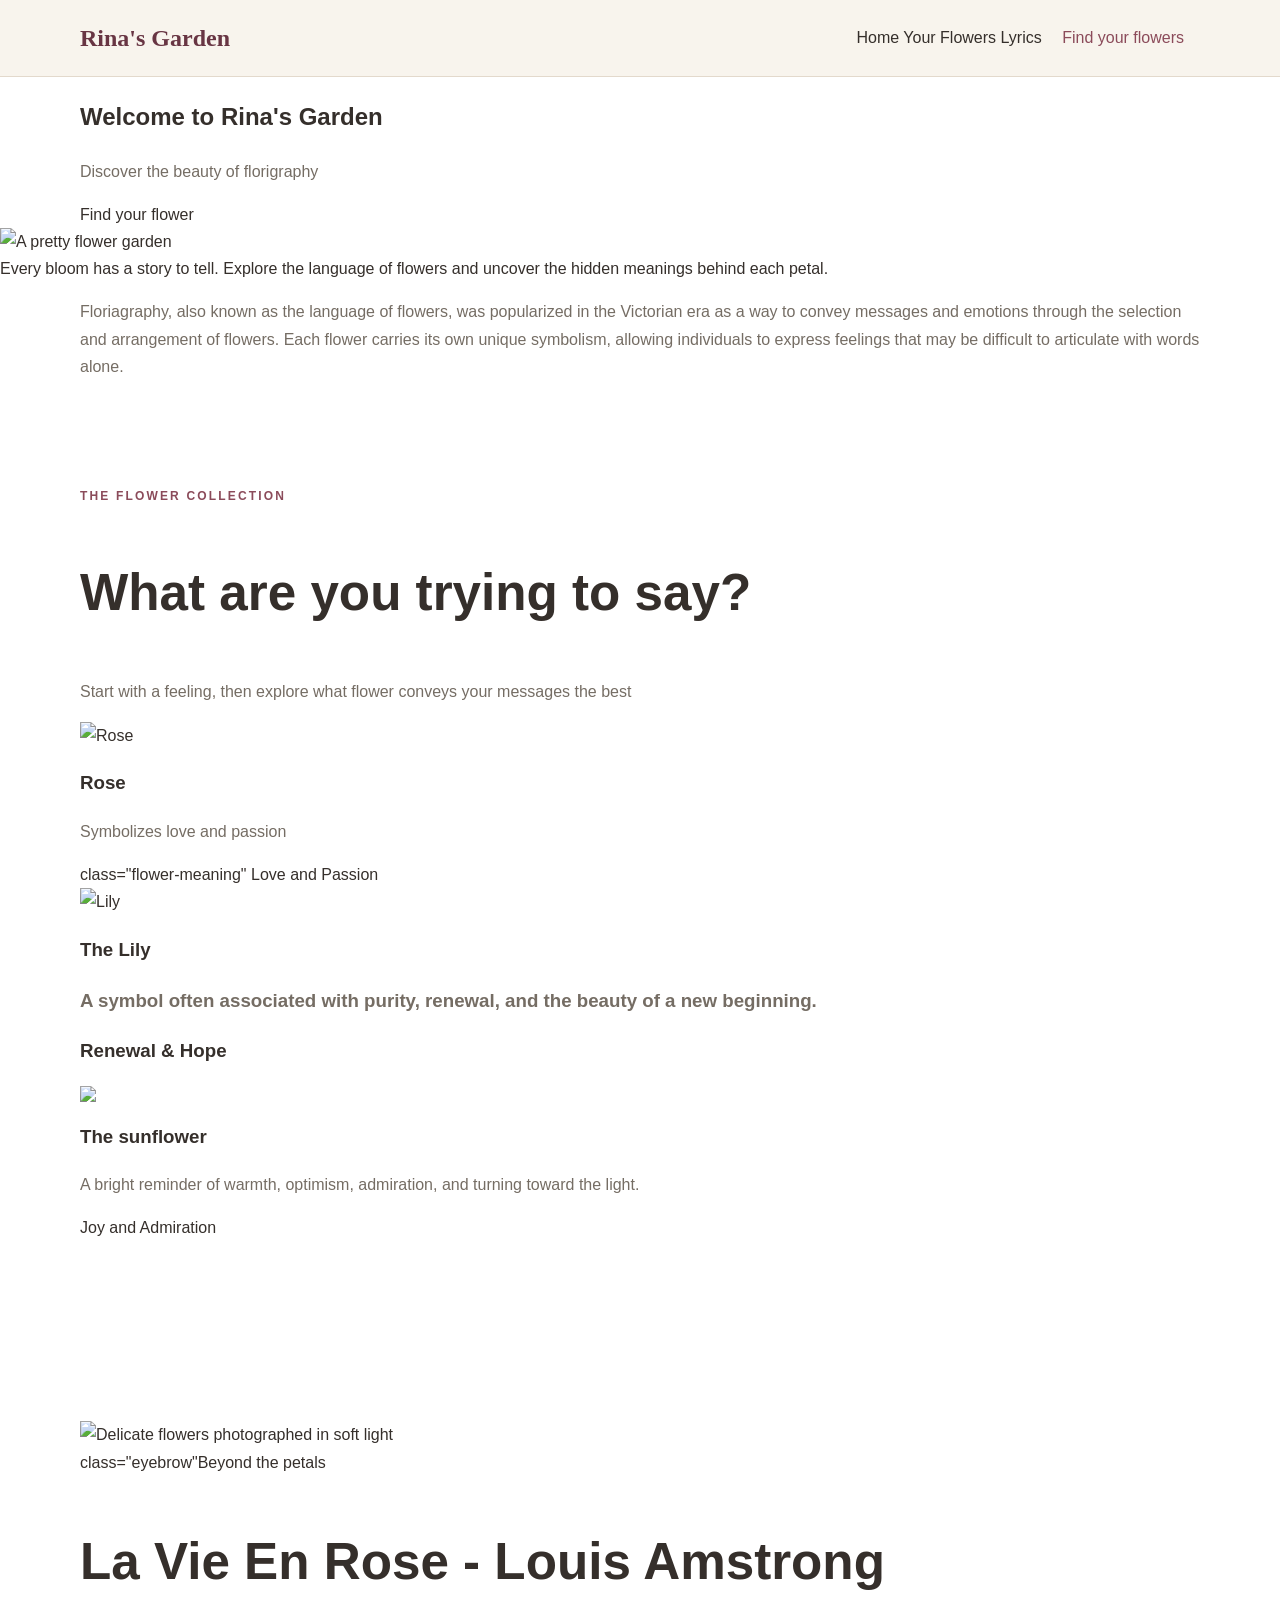
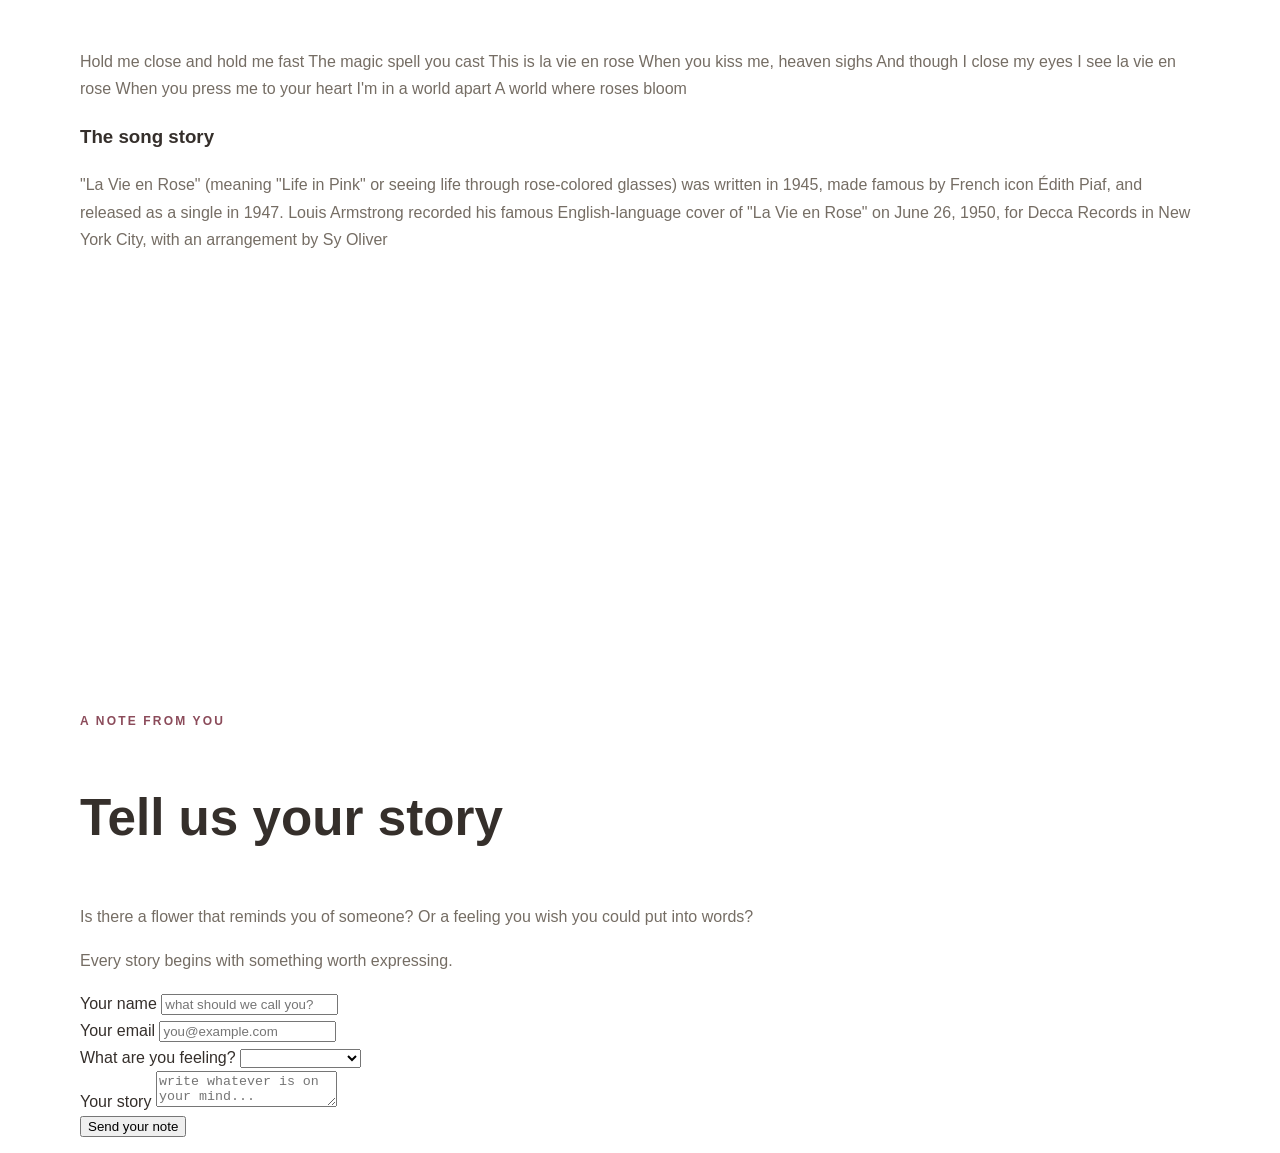
==== Midterm/index.html @ 2f349005 "add" ====
<!-- connect css file-->
 <link rel="stylesheet" href="style.css">

 <!DOCTYPE html>
 <html lang="en">

 </html>
 <meta charset="UTF-8">
 <meta name="viewport" content="width=device-width, initial-scale=1.0">

 <!-- this is the text shown on the browser tab. -->
  <title> Rina's Garden - A Floriography Book</title>
  <link rel="preconnect" href="https://fonts.googleapis.com">
  <link rel=""preconnect" href="https://fonts.gstatic.com" crossorigin>
  <link href="https://fonts.googleapis.com/css2?family=DM+Sans:wght@400;500;600;700&family=Playfair+Display:ital,wght@0,400;0,500;0,600;1,400;1,500&display=swap" rel=""stylesheet">
</head>

<body>
    <header class="navbar">
        <div class="container nav-inner">
            <a class="logo" href="#home">Rina's Garden</a>
            <nav class="nav-links" aria-label="main navigation">
                <a href="home">Home</a>
                <a href="flowers">Your Flowers</a>
                <a href="lyrics">Lyrics</a>
                <a href="contact" class="nav-contact">Find your flowers</a>
            </nav>
        </div>
    </header>

<main>

    <section class="hero" id="home">
        <div class="container">
            <h1>Welcome to Rina's Garden</h1>
            <p>Discover the beauty of florigraphy</p>

            <a href="flowers" class="button">
                Find your flower
            </a>
        </div>

        <div class="hero-image">
            <img
            class="hero-image" src="https://images.unsplash.com/photo-1490750967868-88aa4486c946?auto=format&fit=crop&w=1000&q=85"
            alt="A pretty flower garden"
            >

            <div class="image-note">
                Every bloom has a story to tell. Explore the language of flowers and uncover the hidden meanings behind each petal.
            </div>
        </div>
    </section>

    <section class="intro-strip">
        <div class="container">

            <p>
                Floriagraphy, also known as the language of flowers, was popularized in the Victorian era as a way to convey messages and emotions through the selection and arrangement of flowers.
                Each flower carries its own unique symbolism, allowing individuals to express feelings that may be difficult to articulate with words alone.
            </p>
        </div>
    </section>

    <section class="section" id="flowers">
        <div class="container">
            <div class=""section-header">
            <span class="eyebrow">The flower collection</span>
            <h2> What are you trying to say?</h2>
            <p> Start with a feeling, then explore what flower conveys your messages the best</p>
        </div>

        <div class="flower-grid">
            <!-- Rose card-->
             <article class="flower-card">

                <img
                src="https://images.unsplash.com/photo-1518895949257-7621c3c786d7?auto=format&fit=crop&w=800&q=85"
                alt="Rose"
                >
                <div class="flower-card-content">
                    <h3>Rose</h3>
                    <p>Symbolizes love and passion</p>
                    <span> class="flower-meaning"
                    Love and Passion
                </span>
                </div>
             </article>

             <article class="flower-card">
                <img
                scr="https://images.unsplash.com/photo-1494972308805-463bc619d34e?auto=format&fit=crop&w=800&q=85"
                alt="Lily">

                <div class="flower-card-content">
                    <h3> The Lily
                        <p>
                            A symbol often associated with purity, renewal, and the beauty of a new beginning.
                        </p>

                        <span class="flower-meaning">
                        Renewal & Hope
                    </span>
                </div>

                <article class ="flower-card">
                    <img 
                    src="https://images.unsplash.com/photo-1470509037663-253afd7f0f51?auto=format&fit=crop&w=800&q=85"
                    atl="Sunflower in a field">

                    <div class ="flower-card-content">
    
                    <h3> The sunflower</h3>
                    <p>
                       A bright reminder of warmth, optimism, admiration, and turning toward the light.

                    </p>
                    <span class="flower-meaning">
                        Joy and Admiration
                    </span>
            
                </article>

                </div>
            </div>
             </article>
        </div>
    </section>

    <!-- Lyrics part of the website-->
     <section class="section story-section" id="stories">
        <div class ="container story-grid">
        <img
        class = "story-image"
        src="https://i.scdn.co/image/ab67616d0000b273d640e2c6a445f97a53fdd097"
        alt="Delicate flowers photographed in soft light"
            </div>

            <div class="lyrics-content"
            <span>class="eyebrow"Beyond the petals</span>
            <h2> La Vie En Rose - Louis Amstrong </h2>
            <p>
            Hold me close and hold me fast
            The magic spell you cast
            This is la vie en rose
            When you kiss me, heaven sighs
            And though I close my eyes
            I see la vie en rose
            When you press me to your heart
            I'm in a world apart
            A world where roses bloom
            </p>

            <div class="lyrics-detail">
                <h3> The song story </h3>
                    <p>
                        "La Vie en Rose" (meaning "Life in Pink" or seeing life through rose-colored glasses) was written in 1945, made famous by French icon Édith Piaf, and released as a single in 1947. 
                        Louis Armstrong recorded his famous English-language cover of "La Vie en Rose" on June 26, 1950, for Decca Records in New York City, with an arrangement by Sy Oliver
                    </p>
            </div>

            <iframe
   src="https://open.spotify.com/embed/track/0Yj7WP1MbAqQVQA5Na4I7E?utm_source=generator&si=d59ab7c594994a1d" width="100%" height="352" frameBorder="0" allowfullscreen="" allow="autoplay; clipboard-write; encrypted-media; fullscreen; picture-in-picture" loading="lazy"></iframe>
     </section>

     <!-- Contact form -->
      <section class="contact-section" id="contact">
        <div class="container contact-grid">
            <div class="contact-copy">
                <span class="eyebrow">A note from you</span>
                <h2> Tell us your story </h2>
                <p>
                    Is there a flower that reminds you of someone?
                    Or a feeling you wish you could put into words?
                </p>

                <p>
                    Every story begins with something worth expressing.
                </p>
            </div>
            
            <form class="contact-form" action="#" method="post">

                <div class="form-group">
                    <label for="visitor-name">Your name</label>
                    <input
                    type="text"
                    id="visitor-name"
                    name="name"
                    placeholder="what should we call you?"
                    required>
                </div>

                <div class="form-group">
                    <label for="visitor-email">Your email</label>
                    <input
                    type="email"
                    id="visitor-email"
                    name="email"
                    placeholder="you@example.com"
                    required>
                </div>

                <div class="form-group">
                    <label for="visitor-mood">What are you feeling?</label>
                    <select id="visitor-mood" name="mood" required>
                        <option value="Choose a feeling"</option>
                        <option value="love">Love</option>
                        <option value="gratitude">Gratitude</option>
                        <option value="hope">Hope</option>
                        <option value="sadness">Sadness</option>
                        <option value="new-beginning">A new beginning</option>
                        <option value="other">Something else</option>
                    </select>
                </div>

                <div class="form-group">
                    <label for="visitor-message">Your story</label>
                    <textarea
                    id="visitor-message"
                    name="message"
                    placeholder="write whatever is on your mind..."
                    required
                    ></textarea>
                </div>

                <button type="submit" class="button">
                    Send your note
                </button> 
        </div>
      </section>
</main>
</body>
---- Midterm/style.css ----
/* color variable */
:root {
        --color-background: #F8F4ED;
        --color-paper: #FFFCF7;
        --color-text: #352F2B;
        --color-muted: #756D64;
        --color-accent: #8B4B5A;
        --color-accent-dark: #683543;
        --color-border: #E3D9CC;
        --color-green: #64745B,
}

/* basic page styling */
* {
        box-sizing: border-box;
}

html {
        scroll-behavior: smooth;
}

body {
        margin: 0
        background-color: var(--color_background);
        color: var(--color-text);
        font-family: 'Helvetica Neue', sans-serif;
        line-height: 1.7;
}

img {
        display: block;
        max-width: 100%;
}

a {
        color: inherit;
        text-decoration: none;
}

h1, h2, h3 {
        font-family:'Times New Roman', Times, serif
        font-weight: 400;
        line-weight: 1.2,
}

h2 {
        font-size: clamp(2rem, 4vw, 3.2rem);
}

p {
        color: var(--color-muted);
}

.container {
        width: min(1120px, 88%);
        margin: 0 auto;
}

.section {
        padding: 90px 0;
        scroll-margin-top: 90px;
}

.eyebrow {
        color: var(--color-accent);
        font-size: 0.75rem;
        font-weight: 700;
        letter-spacing: 0.18em;
        text-transform: uppercase;
}

.section-heading {
        max-width: 650px;
        margin-bottom: 42px;
}

.section-heading h2 {
        margin: 12 px 0;
}

.section-heading p {
        max-width: 550px;
}

/* navigation styling */

.navbar {
        position: sticky;
        top: 0;
        z-index: 10;
        background-color: var(--color-background);
        border-bottom: 1px solid var(--color-border);
}

.nav-inner {
        min-height: 76px;
        display: flex;
        justify-content: space-between;
        align-items: center;
        gap: 24px;
}

.logo {
        color: var(--color-accent-dark);
        font-family:'Times New Roman', Times, serif;
        font-size: 1.5rem;
        font-weight: 600;
}

.nav-link {
        display: flex;
        align-items: center;
        gap: 28px;
        font-size: 0.88rem;
}

.nav-links a {
        transition: color 0.2s ease;
}

.nav-links a:hover {
        color: var(--color-accent);
}

.nav-links a:hover {
        color: var (--color-accent);
}

.nav-links .nav-contact {
        padding: 9px 16px;
        border: 1px solid var (--color-accent);
        border-radius: 30px;
        color: var(--color-accent);
}

/* media queries */

       @media only screen and (max-width: 767px) {
        body {

            /* Make the navigation fit a smaller screen. */
            .nav-inner {
                flex-direction: column;
                justify-content: center;
                padding: 16px 0;
                gap: 12px;
            }

            .nav-links {
                flex-wrap: wrap;
                justify-content: center;
                gap: 12px 18px;
                font-size: 0.82rem;
            }
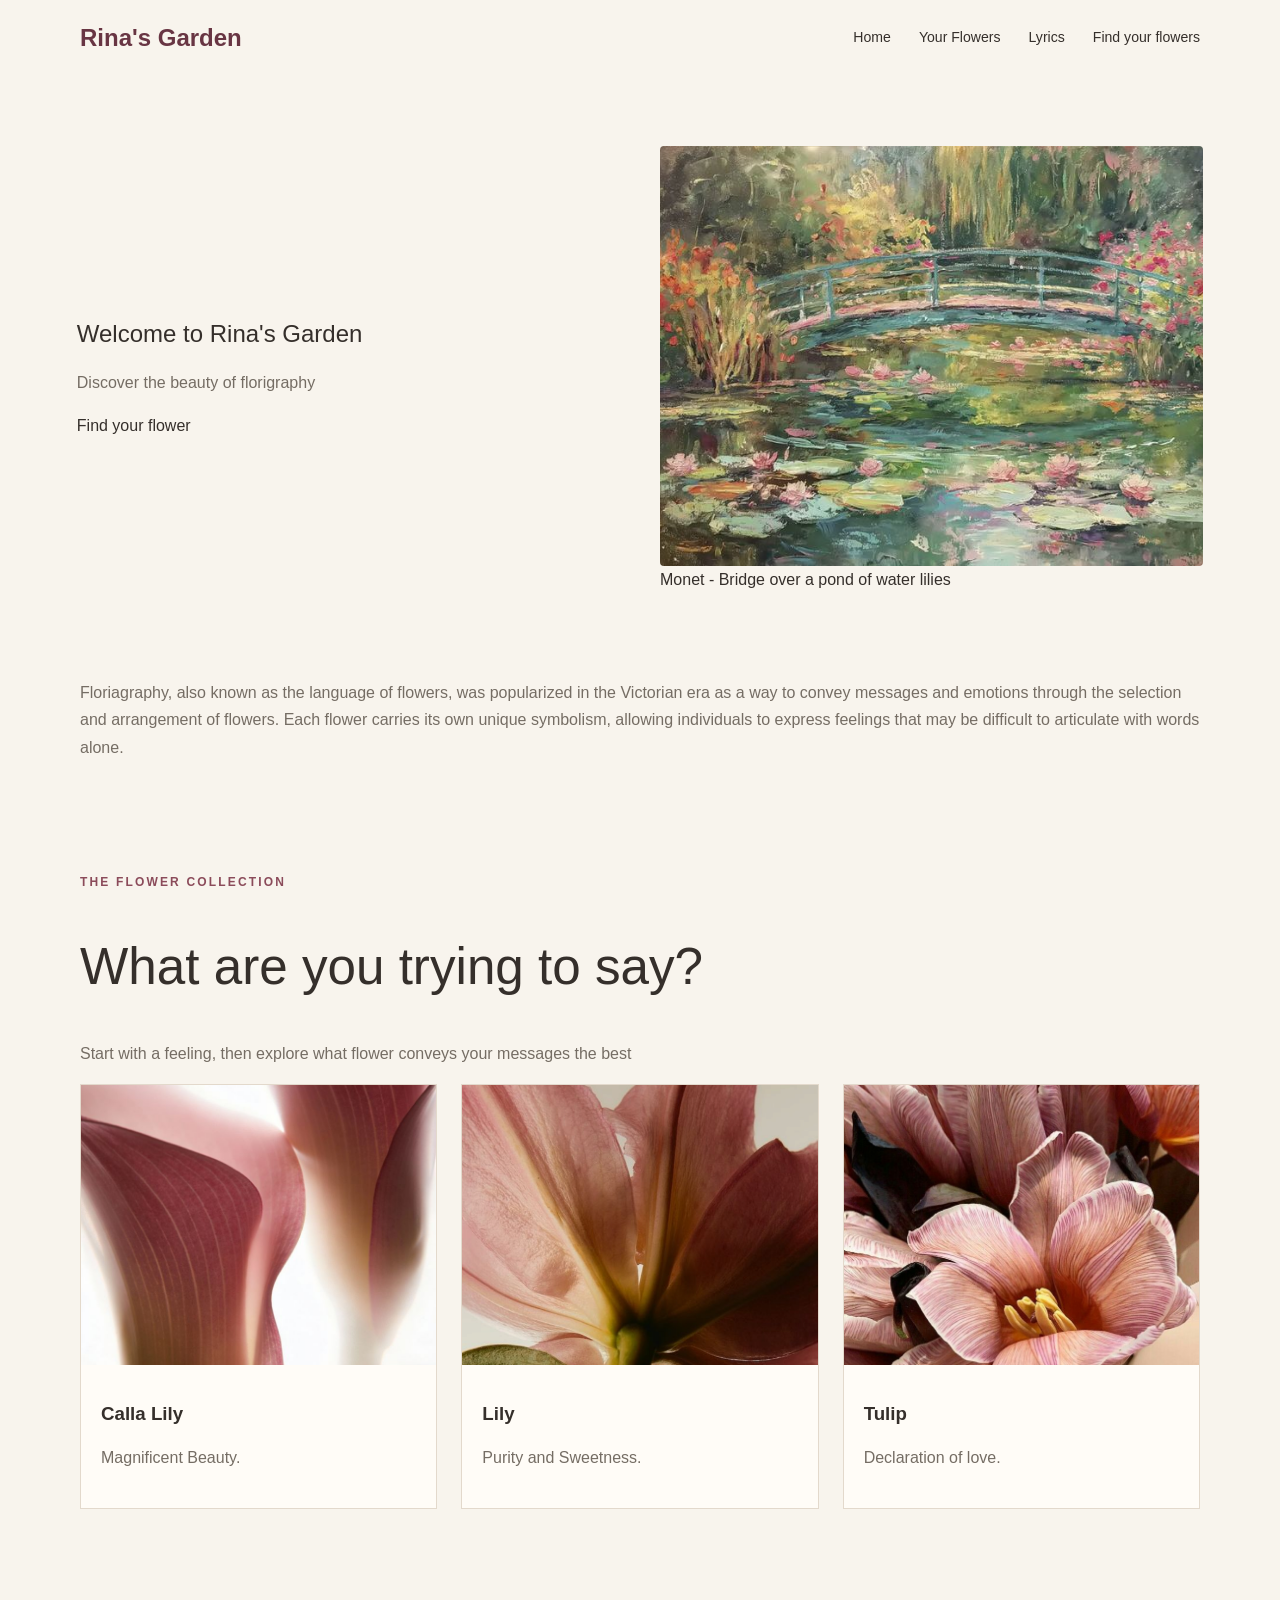
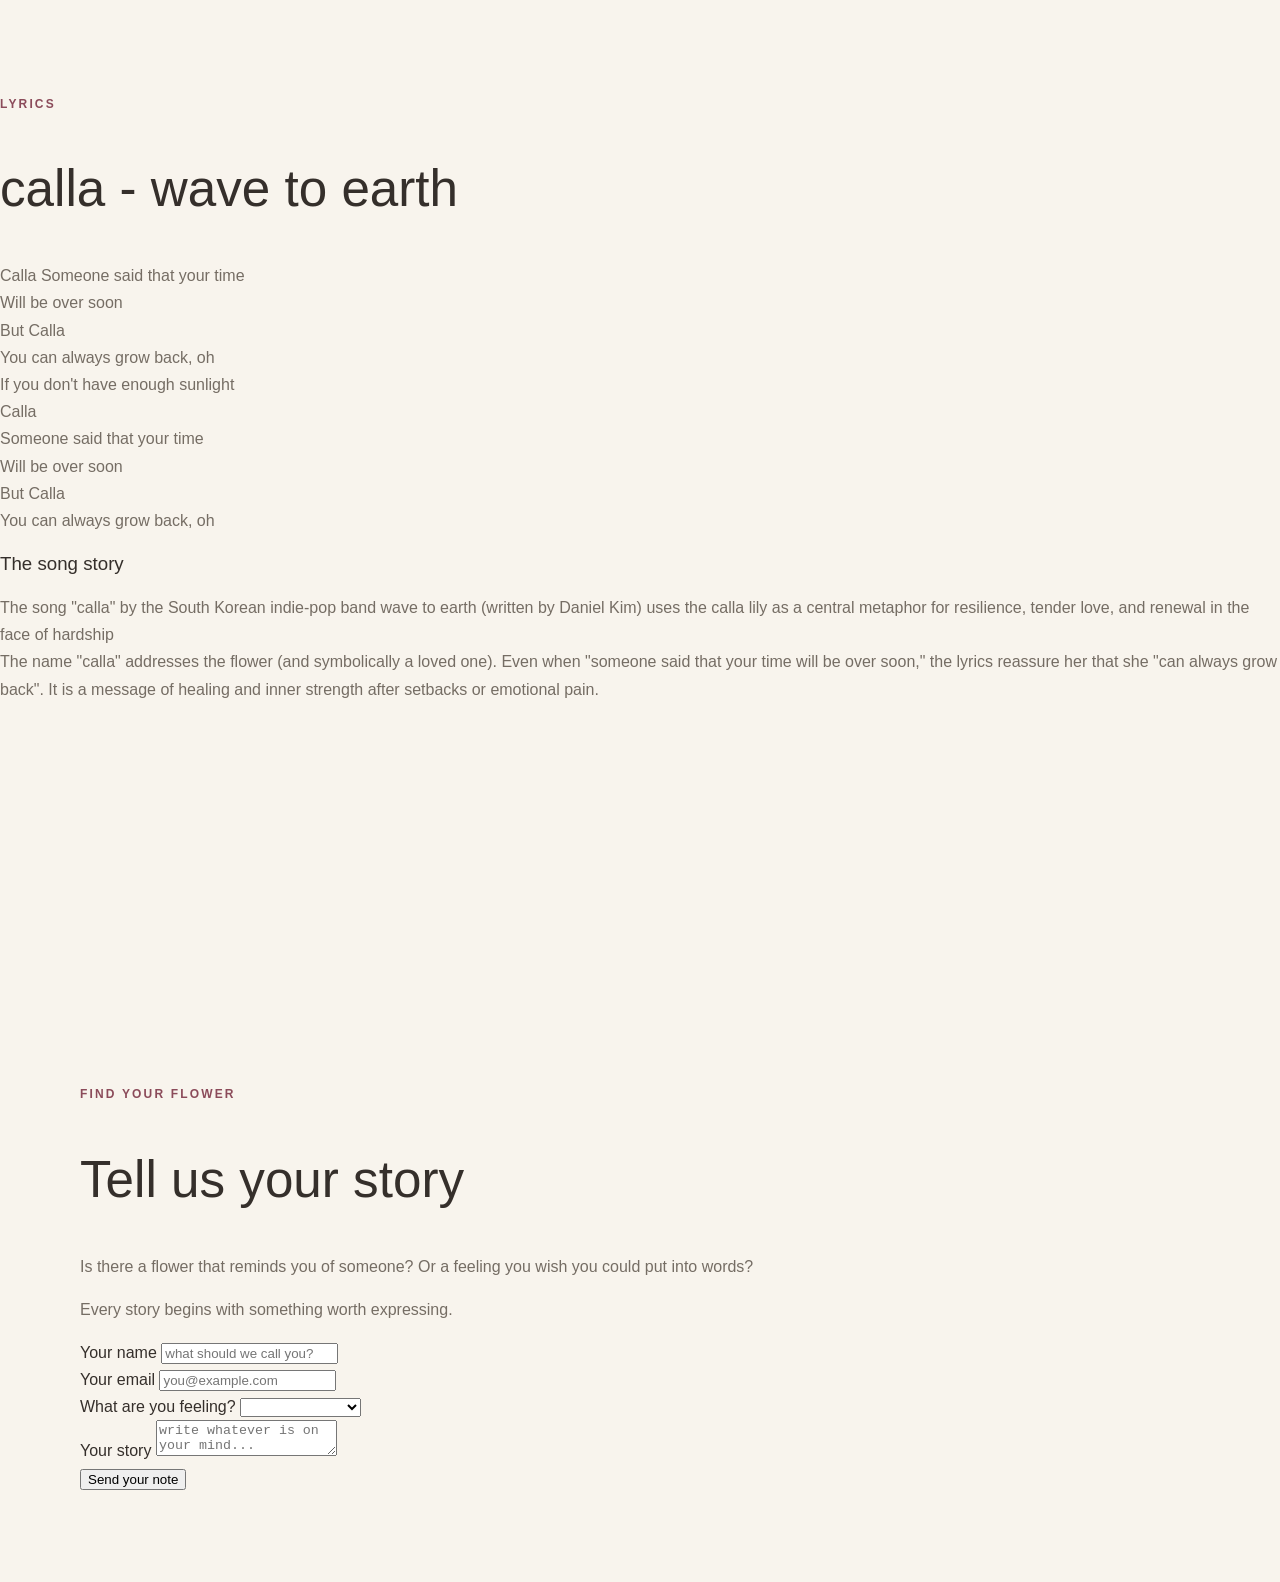
==== commit 7af116a3: "add midterm" ====
--- a/Midterm/index.html
+++ b/Midterm/index.html
@@ -1,32 +1,33 @@
 <!-- connect css file-->
- <link rel="stylesheet" href="style.css">
-
- <!DOCTYPE html>
- <html lang="en">
-
- </html>
- <meta charset="UTF-8">
- <meta name="viewport" content="width=device-width, initial-scale=1.0">
-
- <!-- this is the text shown on the browser tab. -->
-  <title> Rina's Garden - A Floriography Book</title>
-  <link rel="preconnect" href="https://fonts.googleapis.com">
-  <link rel=""preconnect" href="https://fonts.gstatic.com" crossorigin>
-  <link href="https://fonts.googleapis.com/css2?family=DM+Sans:wght@400;500;600;700&family=Playfair+Display:ital,wght@0,400;0,500;0,600;1,400;1,500&display=swap" rel=""stylesheet">
+<!DOCTYPE html>
+<html lang="en">
+<head>
+    <meta charset="UTF-8">
+    <meta name="viewport" content="width=device-width, initial-scale=1.0">
+
+    <title>Rina's Garden - A Floriography Book</title>
+
+    <link rel="stylesheet" href="style.css">
+
+    <link rel="preconnect" href="https://fonts.googleapis.com">
+    <link rel="preconnect" href="https://fonts.gstatic.com" crossorigin>
+    <link href="https://fonts.googleapis.com/css2?family=DM+Sans:wght@400;500;600;700&family=Playfair+Display:ital,wght@0,400;0,500;0,600;1,400;1,500&display=swap" rel="stylesheet">
 </head>
 
 <body>
-    <header class="navbar">
-        <div class="container nav-inner">
-            <a class="logo" href="#home">Rina's Garden</a>
-            <nav class="nav-links" aria-label="main navigation">
-                <a href="home">Home</a>
-                <a href="flowers">Your Flowers</a>
-                <a href="lyrics">Lyrics</a>
-                <a href="contact" class="nav-contact">Find your flowers</a>
-            </nav>
-        </div>
-    </header>
+    
+<header class="navbar">
+    <div class="container nav-inner">
+        <a class="logo" href="#home">Rina's Garden</a>
+
+        <nav class="nav-links" aria-label="main navigation">
+            <a href="#home">Home</a>
+            <a href="#flowers">Your Flowers</a>
+            <a href="#stories">Lyrics</a>
+            <a href="#contact" class="nav-contact">Find your flowers</a>
+        </nav>
+    </div>
+</header>
 
 <main>
 
@@ -35,19 +36,20 @@
             <h1>Welcome to Rina's Garden</h1>
             <p>Discover the beauty of florigraphy</p>
 
-            <a href="flowers" class="button">
+            <a href="#contact" class="button">
                 Find your flower
-            </a>
-        </div>
+            </a> 
+            </div>
 
         <div class="hero-image">
             <img
-            class="hero-image" src="https://images.unsplash.com/photo-1490750967868-88aa4486c946?auto=format&fit=crop&w=1000&q=85"
+            class="hero-image" 
+            src="img/monet.jpg"
             alt="A pretty flower garden"
             >
 
-            <div class="image-note">
-                Every bloom has a story to tell. Explore the language of flowers and uncover the hidden meanings behind each petal.
+            <div class="image-note"> 
+                Monet - Bridge over a pond of water lilies
             </div>
         </div>
     </section>
@@ -70,104 +72,89 @@
             <p> Start with a feeling, then explore what flower conveys your messages the best</p>
         </div>
 
-        <div class="flower-grid">
-            <!-- Rose card-->
-             <article class="flower-card">
-
-                <img
-                src="https://images.unsplash.com/photo-1518895949257-7621c3c786d7?auto=format&fit=crop&w=800&q=85"
-                alt="Rose"
-                >
-                <div class="flower-card-content">
-                    <h3>Rose</h3>
-                    <p>Symbolizes love and passion</p>
-                    <span> class="flower-meaning"
-                    Love and Passion
-                </span>
-                </div>
-             </article>
-
-             <article class="flower-card">
-                <img
-                scr="https://images.unsplash.com/photo-1494972308805-463bc619d34e?auto=format&fit=crop&w=800&q=85"
-                alt="Lily">
-
-                <div class="flower-card-content">
-                    <h3> The Lily
-                        <p>
-                            A symbol often associated with purity, renewal, and the beauty of a new beginning.
-                        </p>
-
-                        <span class="flower-meaning">
-                        Renewal & Hope
-                    </span>
-                </div>
-
-                <article class ="flower-card">
-                    <img 
-                    src="https://images.unsplash.com/photo-1470509037663-253afd7f0f51?auto=format&fit=crop&w=800&q=85"
-                    atl="Sunflower in a field">
-
-                    <div class ="flower-card-content">
+        
+<div class="flower-grid">
+
+    <!-- Calla Lily card -->
+    <article class="flower-card">
+        <img
+            src="img/anh.jpg"
+            alt="Pink Calla Lily on white background">
+
+        <div class="flower-card-content">
+            <h3> <strong> Calla Lily </strong> </h3>
+            <p>Magnificent Beauty.</p>
+        </div>
+    </article>
+
+    <!-- Lily card -->
+    <article class="flower-card">
+        <img
+            src="img/download.png"
+            alt="Lily on white background">
+
+        <div class="flower-card-content">
+            <h3> <strong>Lily</strong></h3>
+            <p>Purity and Sweetness.</p>
+        </div>
+    </article>
+
+    <!-- Tulip card -->
+    <article class="flower-card">
+        <img
+            src="img/tulip 4.jpg"
+            alt="Pink tulip">
+
+        <div class="flower-card-content">
+            <h3><strong>Tulip</strong></h3>
+            <p>Declaration of love.</p>
+        </div>
+    </article>
     
-                    <h3> The sunflower</h3>
-                    <p>
-                       A bright reminder of warmth, optimism, admiration, and turning toward the light.
-
-                    </p>
-                    <span class="flower-meaning">
-                        Joy and Admiration
-                    </span>
-            
-                </article>
-
-                </div>
-            </div>
-             </article>
-        </div>
     </section>
 
     <!-- Lyrics part of the website-->
      <section class="section story-section" id="stories">
         <div class ="container story-grid">
-        <img
-        class = "story-image"
-        src="https://i.scdn.co/image/ab67616d0000b273d640e2c6a445f97a53fdd097"
-        alt="Delicate flowers photographed in soft light"
-            </div>
-
-            <div class="lyrics-content"
-            <span>class="eyebrow"Beyond the petals</span>
-            <h2> La Vie En Rose - Louis Amstrong </h2>
+            </div>
+
+            <div class="lyrics-content"></div>
+            <span class="eyebrow">Lyrics</span>
+            <h2> calla - wave to earth </h2>
             <p>
-            Hold me close and hold me fast
-            The magic spell you cast
-            This is la vie en rose
-            When you kiss me, heaven sighs
-            And though I close my eyes
-            I see la vie en rose
-            When you press me to your heart
-            I'm in a world apart
-            A world where roses bloom
+            Calla
+Someone said that your time <br>
+Will be over soon <br>
+But Calla <br>
+You can always grow back, oh<br>
+If you don't have enough sunlight<br>
+Calla<br>
+Someone said that your time<br>
+Will be over soon<br>
+But Calla<br>
+You can always grow back, oh<br>
             </p>
 
             <div class="lyrics-detail">
                 <h3> The song story </h3>
                     <p>
-                        "La Vie en Rose" (meaning "Life in Pink" or seeing life through rose-colored glasses) was written in 1945, made famous by French icon Édith Piaf, and released as a single in 1947. 
-                        Louis Armstrong recorded his famous English-language cover of "La Vie en Rose" on June 26, 1950, for Decca Records in New York City, with an arrangement by Sy Oliver
+                       The song "calla" by the South Korean indie-pop band wave to earth 
+                       (written by Daniel Kim) uses the calla lily as a central metaphor for 
+                       resilience, tender love, and renewal in the face of hardship <br>
+                       The name "calla" addresses the flower (and symbolically a loved one). 
+                       Even when "someone said that your time will be over soon," the lyrics 
+                       reassure her that she "can always grow back". It is a message of healing and 
+                       inner strength after setbacks or emotional pain.
                     </p>
             </div>
 
-            <iframe
-   src="https://open.spotify.com/embed/track/0Yj7WP1MbAqQVQA5Na4I7E?utm_source=generator&si=d59ab7c594994a1d" width="100%" height="352" frameBorder="0" allowfullscreen="" allow="autoplay; clipboard-write; encrypted-media; fullscreen; picture-in-picture" loading="lazy"></iframe>
-     </section>
+    <iframe data-testid="embed-iframe" style="border-radius:12px" src="https://open.spotify.com/embed/track/0X9qVaLfmgFFaJaYv72V7A?utm_source=generator&si=0e9e7030242a4edb" width="100%" height="352" frameBorder="0" allowfullscreen="" allow="autoplay; clipboard-write; encrypted-media; fullscreen; picture-in-picture" loading="lazy"></iframe>
 
      <!-- Contact form -->
       <section class="contact-section" id="contact">
         <div class="container contact-grid">
             <div class="contact-copy">
-                <span class="eyebrow">A note from you</span>
+                <span class="eyebrow">Find your flower</span>
                 <h2> Tell us your story </h2>
                 <p>
                     Is there a flower that reminds you of someone?
--- a/Midterm/style.css
+++ b/Midterm/style.css
@@ -7,7 +7,7 @@
         --color-accent: #8B4B5A;
         --color-accent-dark: #683543;
         --color-border: #E3D9CC;
-        --color-green: #64745B,
+        --color-green: #64745B;
 }
 
 /* basic page styling */
@@ -20,11 +20,11 @@
 }
 
 body {
-        margin: 0
-        background-color: var(--color_background);
-        color: var(--color-text);
-        font-family: 'Helvetica Neue', sans-serif;
-        line-height: 1.7;
+    margin: 0;
+    background-color: var(--color-background);
+    color: var(--color-text);
+    font-family:'Gill Sans', 'Gill Sans MT', Calibri, 'Trebuchet MS', sans-serif;
+    line-height: 1.7;
 }
 
 img {
@@ -38,9 +38,9 @@
 }
 
 h1, h2, h3 {
-        font-family:'Times New Roman', Times, serif
-        font-weight: 400;
-        line-weight: 1.2,
+    font-family: 'Gill Sans', 'Gill Sans MT', Calibri, 'Trebuchet MS', sans-serif;
+    font-weight: 400;
+    line-height: 1.2;
 }
 
 h2 {
@@ -84,14 +84,6 @@
 
 /* navigation styling */
 
-.navbar {
-        position: sticky;
-        top: 0;
-        z-index: 10;
-        background-color: var(--color-background);
-        border-bottom: 1px solid var(--color-border);
-}
-
 .nav-inner {
         min-height: 76px;
         display: flex;
@@ -102,53 +94,128 @@
 
 .logo {
         color: var(--color-accent-dark);
-        font-family:'Times New Roman', Times, serif;
+        font-family:'Gill Sans', 'Gill Sans MT', Calibri, 'Trebuchet MS', sans-serif;
         font-size: 1.5rem;
         font-weight: 600;
 }
 
-.nav-link {
-        display: flex;
-        align-items: center;
-        gap: 28px;
-        font-size: 0.88rem;
+.nav-links {
+    display: flex;
+    align-items: center;
+    gap: 28px;
+    font-size: 0.88rem;
 }
 
 .nav-links a {
-        transition: color 0.2s ease;
+    transition: color 0.2s ease;
 }
 
 .nav-links a:hover {
-        color: var(--color-accent);
-}
-
-.nav-links a:hover {
-        color: var (--color-accent);
-}
-
-.nav-links .nav-contact {
-        padding: 9px 16px;
-        border: 1px solid var (--color-accent);
-        border-radius: 30px;
-        color: var(--color-accent);
+    color: var(--color-accent);
+}
+
+
+/* Hero Section */
+.hero {
+    display: flex;
+    flex-direction: row;
+    justify-content: space-between;
+    align-items: center;
+    gap: 40px;
+    padding: 70px 6%;
+}
+
+.hero > .container {
+    flex: 1;
+    min-width: 0;
+    margin: 0;
+}
+
+.hero-image {
+    flex: 1;
+    min-width: 0;
+}
+
+.hero-image img {
+    display: block;
+    width: 100%;
+    height: 420px;
+    object-fit: cover;
+    border-radius: 4px;
+}
+
+/* Flower Collection */
+.flower-grid {
+    display: flex;
+    flex-direction: row;
+    flex-wrap: wrap;
+    justify-content: space-between;
+    align-items: stretch;
+    gap: 24px;
+}
+
+.flower-card {
+    flex: 1 1 250px;
+    min-width: 0;
+    background-color: var(--color-paper);
+    border: 1px solid var(--color-border);
+}
+
+.flower-card img {
+    width: 100%;
+    height: 280px;
+    object-fit: cover;
+}
+
+.flower-card-content {
+    padding: 20px;
+}
+
+.flower-meaning {
+    display: inline-block;
+    color: var(--color-accent);
+    font-weight: 600;
+}
+
+/* Lyrics Section */
+.story-grid {
+    display: flex;
+    flex-direction: row;
+    align-items: center;
+    gap: 40px;
+}
+
+.story-image {
+    width: 40%;
+    height: 450px;
+    object-fit: cover;
+}
+
+.lyrics-content {
+    flex: 1;
+    min-width: 0;
+}
+
+.lyrics-content iframe {
+    width: 100%;
+    max-width: 100%;
 }
 
 /* media queries */
 
-       @media only screen and (max-width: 767px) {
-        body {
-
-            /* Make the navigation fit a smaller screen. */
-            .nav-inner {
-                flex-direction: column;
-                justify-content: center;
-                padding: 16px 0;
-                gap: 12px;
-            }
-
-            .nav-links {
-                flex-wrap: wrap;
-                justify-content: center;
-                gap: 12px 18px;
-                font-size: 0.82rem;
-            }+      @media (max-width: 768px) {
+
+    /* Navigation */
+    .nav-inner {
+        flex-direction: column;
+        justify-content: center;
+        padding: 16px 0;
+        gap: 12px;
+    }
+
+    .nav-links {
+        flex-wrap: wrap;
+        justify-content: center;
+        gap: 12px 18px;
+        font-size: 0.82rem;
+    }
